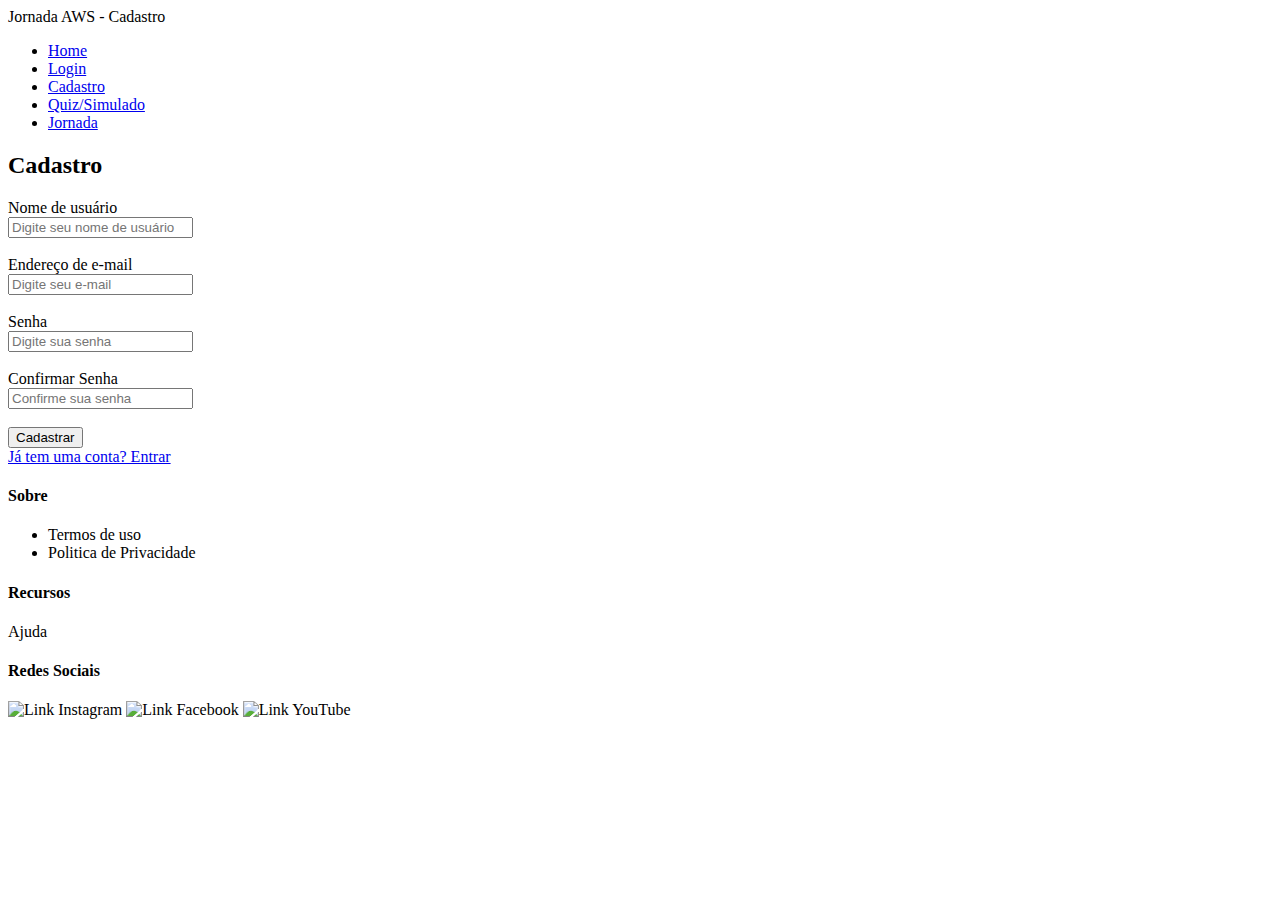
==== cadastro.html @ 5033c526 "Finalização para deixar as 5 páginas corretas" ====
<!DOCTYPE html>
<html lang="pt-BR">
    <head>
        <meta charset="UTF-8">
        <meta name="viewport" content="width=device-width, initial-scale=1.0">
        <title>Home</title>
    </head>
    <body>
        <header>
            <span>Jornada AWS - Cadastro</span>
            <nav>
                <ul>
                    <li><a href="home.html">Home</a></li>
                    <li><a href="login.html">Login</a></li>
                    <li><a href="cadastro.html">Cadastro</a></li>
                    <li><a href="simulado.html">Quiz/Simulado</a></li>
                    <li><a href="jornada.html">Jornada</a></li>
                </ul>
            </nav>
        </header>
        <main>
            <h2>Cadastro</h2>
            <form action="/cadastrar" method="POST">
                <label for="username">Nome de usuário</label><br>
                <input type="text" id="username" name="username" required placeholder="Digite seu nome de usuário"><br><br>
                
                <label for="email">Endereço de e-mail</label><br>
                <input type="email" id="email" name="email" required placeholder="Digite seu e-mail"><br><br>
                
                <label for="password">Senha</label><br>
                <input type="password" id="password" name="password" required placeholder="Digite sua senha"><br><br>
                
                <label for="confirm-password">Confirmar Senha</label><br>
                <input type="password" id="confirm-password" name="confirm-password" required placeholder="Confirme sua senha"><br><br>
                
                <button type="submit">Cadastrar</button>
            </form>
            
            <div class="login-link">
                <a href="/login">Já tem uma conta? Entrar</a>
            </div>
            
        </main>
        <footer>
            <section>
                <h4>Sobre</h4>
                <ul>
                    <li>Termos de uso</li>
                    <li>Politica de Privacidade</li>
                </ul>
            </section>
            <section>
                <h4>Recursos</h4>
                <li>Ajuda</li>
            </section>
            <section>
                <h4>Redes Sociais</h4>
                <img src="img/InstagramLogo.png" alt="Link Instagram" width="40px">
                <img src="img/facebookLogo.png" alt="Link Facebook" width="40px">
                <img src="img/youtubeLogo.png" alt="Link YouTube" width="40px">
            </section>
        </footer>
    </body>
</html>
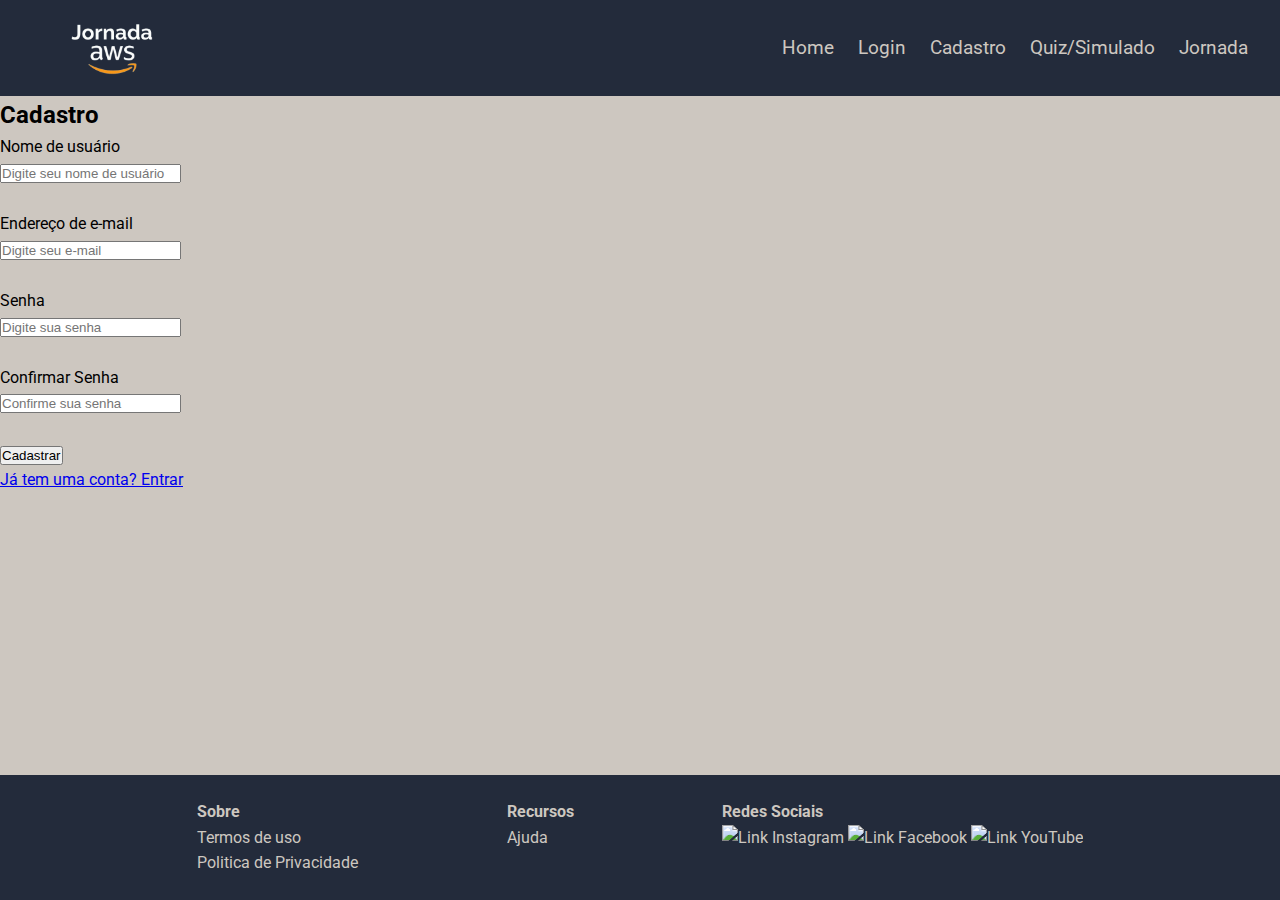
==== commit 7d472d9d: "Adiciona arquivo style.css com configuração inicial" ====
--- a/cadastro.html
+++ b/cadastro.html
@@ -3,11 +3,12 @@
     <head>
         <meta charset="UTF-8">
         <meta name="viewport" content="width=device-width, initial-scale=1.0">
+        <link rel="stylesheet" href="./css/style.css">
         <title>Home</title>
     </head>
     <body>
         <header>
-            <span>Jornada AWS - Cadastro</span>
+            <img src="./img/jornada.png" alt="logo">
             <nav>
                 <ul>
                     <li><a href="home.html">Home</a></li>
--- a/css/style.css
+++ b/css/style.css
@@ -0,0 +1,82 @@
+@import url('https://fonts.googleapis.com/css2?family=Roboto:ital,wght@0,100;0,300;0,400;0,500;0,700;0,900;1,100;1,300;1,400;1,500;1,700;1,900&display=swap');
+
+* {
+    margin: 0;
+    padding: 0;
+    box-sizing: border-box;
+}
+
+:root {
+    --bg-light: #cdc7c0; 
+    --bg-dark: #232b3b; 
+    --text-light: #cdc7c0; 
+    --text-hover: #47a1c8; 
+    --button-gold: #e7a650;
+}
+
+body {
+    font-family: 'Roboto', sans-serif;
+    background-color: var(--bg-light);
+    line-height: 1.6; 
+}
+
+/* Estilização header */
+header {
+    background-color: var(--bg-dark);
+    color: var(--text-light);
+    font-size: 1.2rem;
+    display: flex;
+    justify-content: space-between;
+    align-items: center;
+    padding: 1rem 2rem;
+    height: 6rem;     
+}
+
+header img {
+    width: 10rem;
+}
+
+nav ul {
+    display: flex;
+    gap: 1.5rem;
+    list-style-type: none;   
+}
+
+nav a {
+    text-decoration: none;
+    color: var(--text-light);
+    transition: color 0.3s ease;
+}
+
+nav a:hover {
+    color: var(--text-hover)
+}
+
+/* Estilização Footer */
+footer {
+    background-color: var(--bg-dark);
+    color: var(--text-light);
+    display: flex;
+    justify-content: space-evenly;
+    padding: 1.5rem 3rem;
+    position: fixed;
+    bottom: 0;
+    width: 100%;
+}
+
+footer li {
+    list-style-type: none;
+}
+
+footer li:hover {
+    color: var(--text-hover)
+}
+
+footer img {
+    display: flex-direction;
+    flex-direction: row;
+    gap: 1rem;
+    width: 2rem;
+}
+
+
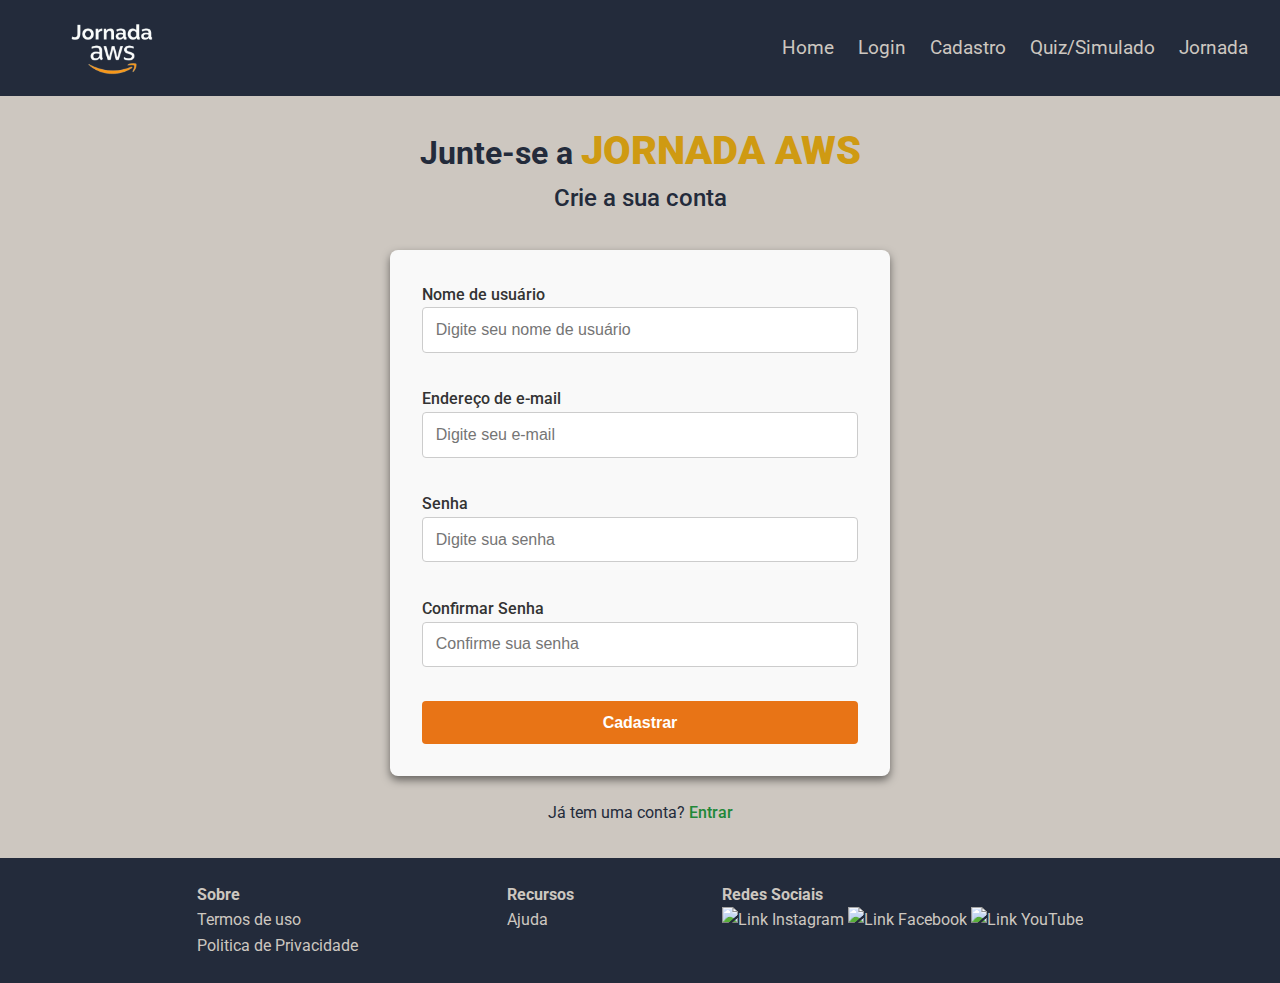
==== commit 5d63b2da: "Alterado o arquivo style.css para incluir estilos da tela Cadastro" ====
--- a/cadastro.html
+++ b/cadastro.html
@@ -4,7 +4,7 @@
         <meta charset="UTF-8">
         <meta name="viewport" content="width=device-width, initial-scale=1.0">
         <link rel="stylesheet" href="./css/style.css">
-        <title>Home</title>
+        <title>Cadastro</title>
     </head>
     <body>
         <header>
@@ -19,9 +19,11 @@
                 </ul>
             </nav>
         </header>
-        <main>
-            <h2>Cadastro</h2>
-            <form action="/cadastrar" method="POST">
+        <main class="cadastro">
+            <h1>Junte-se a <span>JORNADA AWS</span></h1>
+            <h2>Crie a sua conta</h2>
+
+            <form class="form-cadastro" action="/cadastrar" method="POST">
                 <label for="username">Nome de usuário</label><br>
                 <input type="text" id="username" name="username" required placeholder="Digite seu nome de usuário"><br><br>
                 
@@ -38,7 +40,7 @@
             </form>
             
             <div class="login-link">
-                <a href="/login">Já tem uma conta? Entrar</a>
+                <p>Já tem uma conta? <a href="./login.html">Entrar</a></p>
             </div>
             
         </main>
--- a/css/style.css
+++ b/css/style.css
@@ -9,27 +9,28 @@
 :root {
     --bg-light: #cdc7c0; 
     --bg-dark: #232b3b; 
-    --text-light: #cdc7c0; 
-    --text-hover: #47a1c8; 
-    --button-gold: #e7a650;
+    --blue-hover: #47a1c8; 
+    --button-gold: #e87416;
 }
 
 body {
     font-family: 'Roboto', sans-serif;
     background-color: var(--bg-light);
-    line-height: 1.6; 
+    line-height: 1.6;
+    margin: 0;
+
 }
 
 /* Estilização header */
 header {
     background-color: var(--bg-dark);
-    color: var(--text-light);
+    color: #cdc7c0; 
     font-size: 1.2rem;
     display: flex;
     justify-content: space-between;
     align-items: center;
     padding: 1rem 2rem;
-    height: 6rem;     
+    height: 6rem;
 }
 
 header img {
@@ -44,22 +45,22 @@
 
 nav a {
     text-decoration: none;
-    color: var(--text-light);
+    color: #cdc7c0; 
     transition: color 0.3s ease;
 }
 
 nav a:hover {
-    color: var(--text-hover)
+    color: var(--blue-hover);
 }
 
 /* Estilização Footer */
 footer {
     background-color: var(--bg-dark);
-    color: var(--text-light);
+    color:#cdc7c0; 
     display: flex;
     justify-content: space-evenly;
     padding: 1.5rem 3rem;
-    position: fixed;
+    position: relative;
     bottom: 0;
     width: 100%;
 }
@@ -69,7 +70,7 @@
 }
 
 footer li:hover {
-    color: var(--text-hover)
+    color: var(--blue-hover);
 }
 
 footer img {
@@ -79,4 +80,221 @@
     width: 2rem;
 }
 
-
+/* Estilização do formulário de cadastro */
+.cadastro {
+    display: flex;
+    flex-direction: column;
+    align-items: center;
+    justify-content: center;
+    padding: 2rem;
+    color:  #232b3b;   
+}
+
+.cadastro h1 {
+    font-size: 2rem; 
+}
+
+.cadastro h2 {
+    font-size: 1.5rem;
+    margin-bottom: 2rem;
+    font-weight: 500;
+}
+
+.cadastro span {
+    color: rgb(207, 154, 18);
+    font-size: 2.5rem;
+    font-weight: 900;
+    line-height: 1;
+}
+
+.form-cadastro {
+    background-color: #f9f9f9;
+    padding: 2rem;
+    border-radius: 8px;
+    box-shadow: 0 4px 8px rgba(0, 0, 0, 0.5);
+    width: 100%;
+    max-width: 500px;
+}
+
+.form-cadastro label {
+    font-size: 1rem;
+    font-weight: 500;
+    color: #333;
+}
+
+.form-cadastro input {
+    width: 100%;
+    padding: 0.8rem;
+    margin-bottom: 0.5rem;
+    border: 1px solid #ccc;
+    border-radius: 4px;
+    font-size: 1rem;
+}
+
+.form-cadastro button {
+    width: 100%;
+    padding: 0.8rem;
+    background-color: var(--button-gold);
+    color: #fff;
+    border: none;
+    border-radius: 4px;
+    font-size: 1rem;
+    font-weight: 600;
+    cursor: pointer;
+    transition: background-color 0.3s ease;
+}
+
+.form-cadastro button:hover {
+    background-color: var(--blue-hover);  
+}
+
+.login-link {
+    margin-top: 1.5rem;
+    font-size: 1rem;
+}
+
+.login-link a {
+    color: #218838;
+    text-decoration: none;
+    font-weight: 500;
+}
+
+.login-link a:hover {
+    color: var(--blue-hover);  
+}
+
+/* Parte para a página Jornada*/
+details {
+    border: 1px solid #ccc;
+    border-radius: 4px;
+    padding: 10px;
+}
+
+summary {
+    cursor: pointer;
+    list-style: none; 
+}
+  
+summary::before {
+    content: "▶";
+    margin-right: 8px;
+    transition: transform 0.3s ease;
+}
+  
+details[open] summary::before {
+    content: "▼";
+}
+
+details p {
+    padding: 10px;
+    border-top: 1px solid #ccc;
+    color: #333;
+}
+
+main {
+    flex: 1;
+    padding: 20px;
+}
+
+/* Parte para a página Simulado*/
+.question {
+    margin: 20px auto;
+    padding: 15px;
+    border: 1px solid #ccc;
+    border-radius: 8px;
+    background-color: #f9f9f9;
+    box-shadow: 0 4px 8px rgba(0, 0, 0, 0.1);
+    max-width: 600px;
+}
+  
+.question h3 {
+    margin-top: 0;
+    font-size: 1.2em;
+    color: #333;
+}
+  
+.answers label {
+    display: block;
+    margin: 5px 0;
+    font-size: 1em;
+    color: #555;
+}
+  
+.answers input[type="radio"] {
+    margin-right: 8px;
+}
+  
+.menu-flutuante {
+    position: fixed;
+    bottom: 20px;
+    right: 20px;
+    z-index: 1000;
+}
+  
+.menu-flutuante button {
+    padding: 10px 20px;
+    font-size: 1em;
+    color: #fff;
+    background-color: #007BFF;
+    border: none;
+    border-radius: 4px;
+    cursor: pointer;
+    box-shadow: 0 4px 8px rgba(0, 0, 0, 0.2);
+    transition: background-color 0.3s ease;
+}
+  
+.menu-flutuante button:hover {
+    background-color: #0056b3;
+}
+  
+.menu-flutuante button:active {
+    background-color: #004080;
+}
+
+#tituloRank { 
+    text-align: center;
+    font-size: 36px;
+    color: rgb(207, 154, 18);
+}
+
+.form-container {
+    margin: 20px auto;
+    padding: 15px;
+    border: 1px solid #ccc;
+    border-radius: 8px;
+    background-color: #f4f4f4;
+    max-width: 400px;
+    box-shadow: 0 4px 8px rgba(0, 0, 0, 0.1);
+    text-align: center;
+}
+
+.form-container input {
+    display: block;
+    width: calc(100% - 20px);
+    margin: 10px auto;
+    padding: 10px;
+    font-size: 1em;
+    border: 1px solid #ccc;
+    border-radius: 4px;
+    box-sizing: border-box;
+}
+  
+.form-container button {
+    padding: 10px 20px;
+    font-size: 1em;
+    color: #fff;
+    background-color: #28a745;
+    border: none;
+    border-radius: 4px;
+    cursor: pointer;
+    box-shadow: 0 4px 8px rgba(0, 0, 0, 0.2);
+    transition: background-color 0.3s ease;
+}
+  
+.form-container button:hover {
+    background-color: #218838;
+}
+  
+.form-container button:active {
+    background-color: #1e7e34;
+}